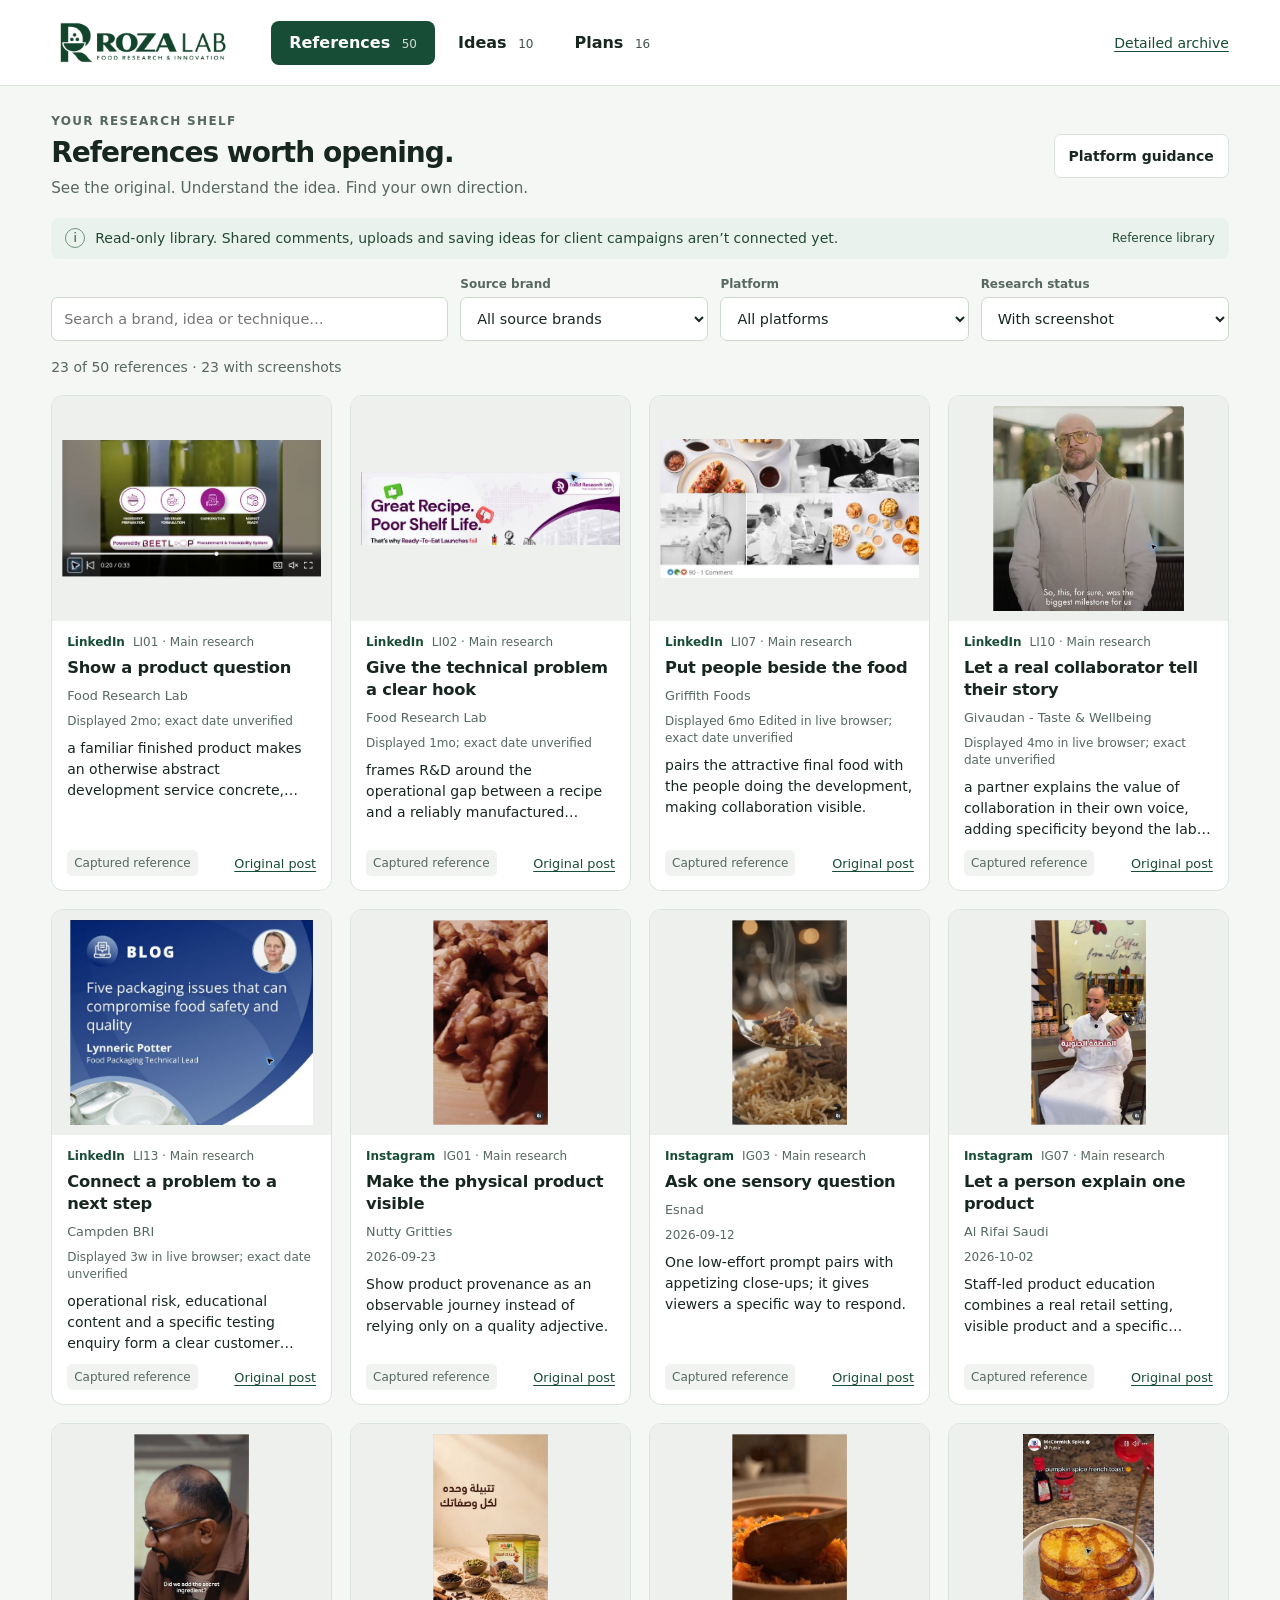
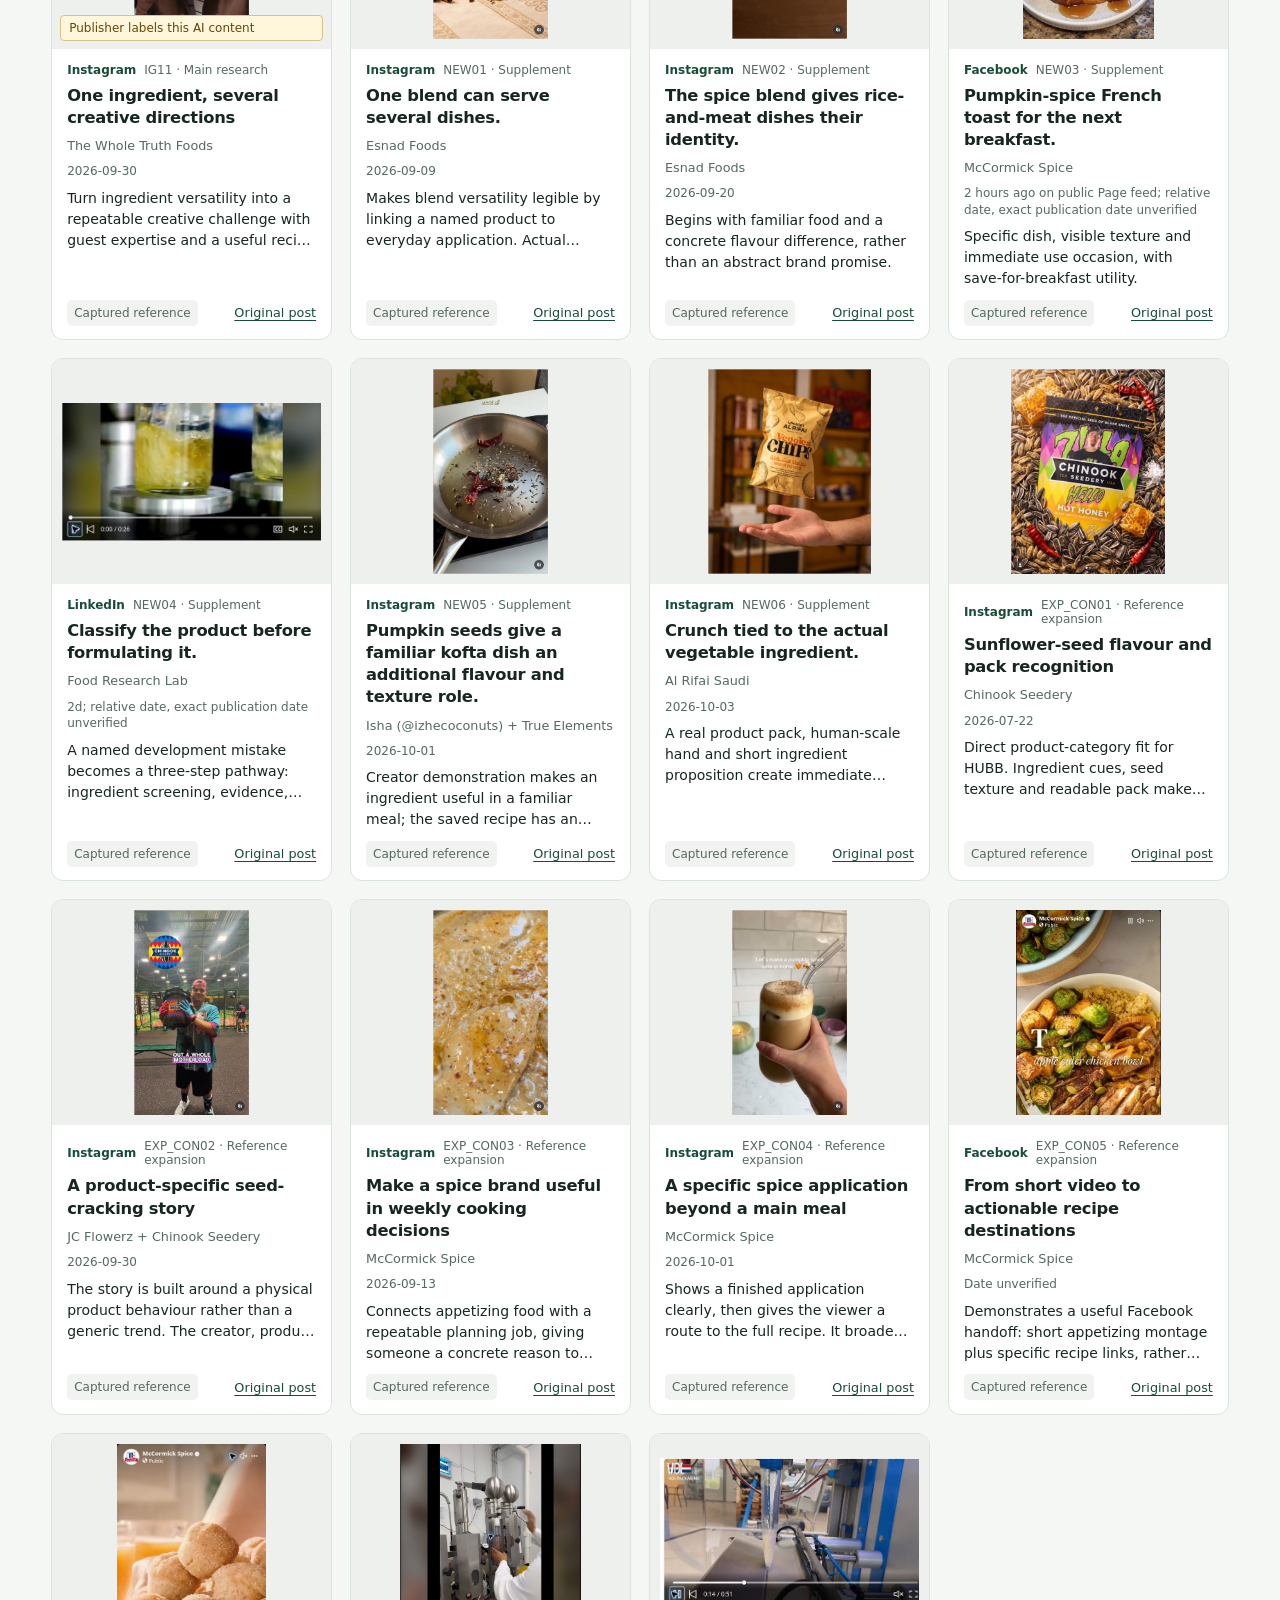
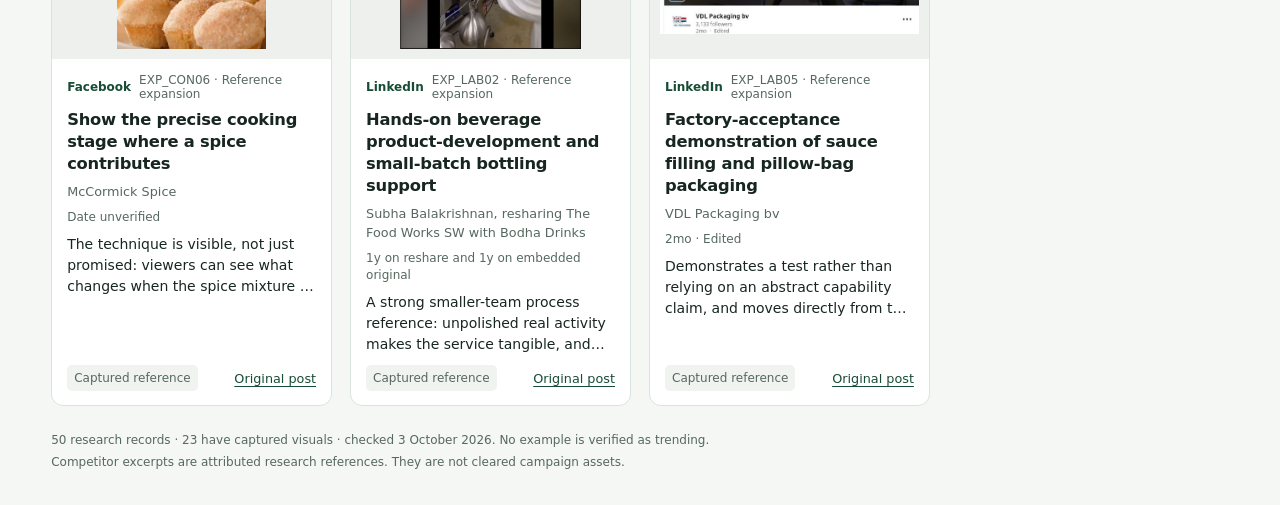
==== index.html @ 8c0c1ee2 "Publish compact Roza Lab reference library and planning board" ====
<!doctype html><html lang="en"><head><meta charset="utf-8"><meta name="viewport" content="width=device-width,initial-scale=1"><title>ROZA LAB · Reference library</title><meta name="description" content="Social references, original ideas and proposed campaign posts for ROZA LAB, HUBB and spices."><link rel="icon" href="data:image/svg+xml,%3Csvg xmlns='http://www.w3.org/2000/svg' viewBox='0 0 32 32'%3E%3Crect width='32' height='32' rx='7' fill='%23174c36'/%3E%3Cpath d='M10 24V8h7a5 5 0 010 10h-7m7 0 6 6' stroke='white' stroke-width='3' fill='none'/%3E%3C/svg%3E"><link rel="stylesheet" href="./library.css"></head><body>
<a class="skip" href="#main">Skip to library</a><header class="app-header"><a class="brand" href="./index.html" aria-label="ROZA LAB reference library"><img src="./roza-logo.png" alt="ROZA LAB · Food Research & Innovation"></a><nav aria-label="Main views"><button data-view="references" aria-current="page">References <span>50</span></button><button data-view="ideas">Ideas <span>10</span></button><button data-view="plans">Plans <span>16</span></button></nav><a class="archive-link" href="./archive.html">Detailed archive</a></header>
<main id="main"><section class="workspace-heading"><div><p class="overline" id="view-kicker">YOUR RESEARCH SHELF</p><h1 id="view-title">References worth opening.</h1><p id="view-description">See the original. Understand the idea. Find your own direction.</p></div><button class="secondary" id="guidance-button">Platform guidance</button></section>
<div class="mode-notice"><span class="mode-mark" aria-hidden="true">i</span><p>Read-only library. Shared comments, uploads and saving ideas for client campaigns aren’t connected yet.</p><span class="private-label">Reference library</span></div>
<section class="controls" aria-label="Find references and ideas"><label class="search-label"><span class="sr-only">Search titles, brands and observations</span><input type="search" id="search" placeholder="Search a brand, idea or technique…" autocomplete="off"></label><label><span id="brand-label">Brand</span><select id="brand-filter"><option value="all">All brands</option></select></label><label id="platform-control"><span>Platform</span><select id="platform-filter"><option value="all">All platforms</option><option>Instagram</option><option>LinkedIn</option><option>Facebook</option></select></label><label id="evidence-control"><span>Research status</span><select id="evidence-filter"><option value="captured">With screenshot</option><option value="all">All 50 references</option><option value="live">Public page inspected</option><option value="cached">Cached text</option><option value="snippet">Search snippet only</option></select></label><label id="format-control" hidden><span>Primary format</span><select id="format-filter"><option value="all">All formats</option><option>Reel</option><option>Carousel</option><option>Photo</option><option>Remix</option></select></label></section>
<div class="results-bar"><p id="results-count" role="status" aria-live="polite"></p><div id="context-filter" hidden></div><div class="view-options" id="plan-view-options" hidden><button data-plan-mode="list" aria-pressed="true">List</button><button data-plan-mode="calendar" aria-pressed="false">Calendar</button></div></div>
<section id="results" aria-label="Library results"></section><noscript><p>This library needs JavaScript to filter and open cards. <a href="./archive.html">Open the detailed archive</a>.</p></noscript>
<footer><p id="evidence-note">50 research records · 23 have captured visuals · checked 3 October 2026. No example is verified as trending.</p><p>Competitor excerpts are attributed research references. They are not cleared campaign assets.</p></footer></main>
<dialog id="detail-dialog" aria-labelledby="drawer-title"><div class="drawer-head"><div><span class="overline" id="drawer-type"></span><h2 id="drawer-title"></h2></div><button class="icon-button" id="close-dialog" aria-label="Close details">×</button></div><div id="drawer-body"></div></dialog><div class="toast" id="toast" role="status" aria-live="polite"></div>
<script src="./library-data.js"></script><script src="./campaign-data.js"></script><script src="./evidence-data.js"></script><script src="./brand-strategy.js"></script><script src="./library.js"></script></body></html>
---- library.css ----
:root{--green:#174c36;--green-soft:#eaf2ed;--ink:#182620;--muted:#56685f;--line:#dbe3dd;--paper:#fff;--wash:#f5f7f5;--mustard:#a67513;--radius:12px;font-family:Inter,ui-sans-serif,system-ui,-apple-system,BlinkMacSystemFont,"Segoe UI",sans-serif;color:var(--ink);background:var(--wash);font-synthesis:none}*{box-sizing:border-box}body{margin:0}button,input,select,textarea{font:inherit}button,a,input,select{touch-action:manipulation}button{cursor:pointer}a{color:var(--green);text-underline-offset:3px}button:focus-visible,a:focus-visible,input:focus-visible,select:focus-visible,textarea:focus-visible{outline:3px solid #b68922;outline-offset:3px}button{color:inherit}button:disabled{cursor:default}button,select,input{min-height:44px}.sr-only{position:absolute;width:1px;height:1px;overflow:hidden;clip:rect(0,0,0,0)}[hidden]{display:none!important}.skip{position:fixed;left:12px;top:-80px;background:white;padding:12px;z-index:20}.skip:focus{top:12px}.app-header{height:86px;display:flex;align-items:center;gap:36px;padding:0 4%;background:white;border-bottom:1px solid var(--line)}.brand{display:block;flex-shrink:0}.brand img{width:184px;height:auto;display:block}.app-header nav{display:flex;gap:5px;align-self:stretch;align-items:center}.app-header nav button{border:0;background:none;padding:12px 18px;font-size:1rem;font-weight:650;border-radius:8px}.app-header nav button[aria-current=page]{background:var(--green);color:white}.app-header nav span{font-size:.75rem;font-weight:500;margin-left:6px;opacity:.8}.archive-link{margin-left:auto;font-size:.875rem;white-space:nowrap}main{max-width:1536px;margin:auto;padding:26px 4% 30px}.workspace-heading{display:flex;justify-content:space-between;gap:20px;align-items:center;margin-bottom:18px}.overline{font-size:.75rem;letter-spacing:.11em;font-weight:750;color:var(--muted);margin:0 0 7px;text-transform:uppercase}h1{font-size:1.75rem;line-height:1.15;letter-spacing:-.035em;margin:0 0 8px}p{line-height:1.5}.workspace-heading p:last-child{margin:0;color:var(--muted);font-size:.95rem}.secondary,.primary,.text-button{border:1px solid var(--line);background:white;border-radius:7px;padding:10px 14px;font-size:.875rem;font-weight:650;display:inline-flex;align-items:center;justify-content:center;text-decoration:none;gap:6px}.primary{background:var(--green);border-color:var(--green);color:white}.text-button{border-color:transparent;background:transparent;color:var(--green);padding-left:0}.mode-notice{display:flex;gap:10px;align-items:center;background:var(--green-soft);border-radius:8px;padding:10px 14px;margin-bottom:18px;font-size:.875rem;color:#244834}.mode-notice p{margin:0}.mode-mark{width:20px;height:20px;border:1px solid #749481;border-radius:50%;display:grid;place-items:center;font-size:.75rem;flex-shrink:0}.private-label{margin-left:auto;font-size:.75rem;white-space:nowrap}.controls{display:grid;grid-template-columns:minmax(230px,1.6fr) repeat(3,minmax(150px,1fr));gap:12px;align-items:end}.controls label{display:grid;gap:6px}.controls label span{font-size:.75rem;color:var(--muted);font-weight:650}.controls input,.controls select{width:100%;border:1px solid #ccd7ce;border-radius:7px;background:white;padding:10px 12px;font-size:.9rem;color:var(--ink)}.results-bar{min-height:54px;display:flex;align-items:center;gap:16px;justify-content:space-between}.results-bar p{font-size:.875rem;margin:14px 0;color:var(--muted)}.view-options{display:flex;gap:4px}.view-options button{border:1px solid var(--line);background:white;padding:7px 14px;font-size:.875rem;border-radius:6px}.view-options [aria-pressed=true]{background:var(--green);color:white}#context-filter{display:flex;gap:8px;align-items:center;font-size:.875rem}#context-filter button{border:0;background:none;color:var(--green);text-decoration:underline;font-size:.875rem}.reference-grid,.idea-grid{display:grid;grid-template-columns:repeat(4,minmax(0,1fr));gap:18px}.reference-card,.idea-card{border:1px solid var(--line);border-radius:var(--radius);background:white;overflow:hidden;display:flex;flex-direction:column;transition:border-color .15s,box-shadow .15s}.reference-card:hover,.idea-card:hover{border-color:#91ad9a;box-shadow:0 4px 18px #1735240c}.card-open{border:0;background:none;padding:0;text-align:left;display:block;width:100%;min-height:0}.source-visual{height:225px;background:#edf0ed;position:relative;padding:10px;display:grid;place-items:center;overflow:hidden}.source-visual img{width:100%;height:100%;object-fit:contain;display:block;min-height:0}.source-visual .ai-label{position:absolute;bottom:8px;left:8px;right:8px;background:#fff6dc;color:#654700;font-size:.75rem;padding:5px 8px;border:1px solid #d9c286;border-radius:4px}.text-reference{height:135px;background:linear-gradient(140deg,#e5ede7,#f2f5f2);display:flex;flex-direction:column;justify-content:center;padding:20px;color:var(--green)}.text-reference b{font-size:1.4rem;letter-spacing:-.025em}.text-reference span{font-size:.8rem;margin-top:10px;color:var(--muted)}.card-copy{padding:14px 15px 10px}.card-meta{font-size:.75rem;display:flex;gap:8px;align-items:center;color:var(--muted);margin-bottom:8px}.platform{font-weight:750;color:var(--green)}.card-copy h2,.idea-card h2{font-size:1.02rem;line-height:1.35;margin:0 0 7px;letter-spacing:-.015em}.card-brand{font-size:.8rem;color:var(--muted);margin:0 0 8px}.card-lesson{font-size:.875rem;line-height:1.5;margin:0;display:-webkit-box;-webkit-box-orient:vertical;-webkit-line-clamp:3;overflow:hidden}.card-bottom{padding:0 15px 13px;margin-top:auto;display:flex;justify-content:space-between;gap:8px;align-items:center;min-height:40px}.card-bottom a{font-size:.8rem}.status-chip{font-size:.75rem;line-height:1.35;padding:5px 7px;border-radius:5px;background:#f0f3f0;color:var(--muted)}.idea-cover{padding:19px 18px;background:var(--green);color:white;min-height:157px;display:flex;flex-direction:column;justify-content:space-between;gap:18px}.idea-cover.hubb{background:#ae7b17}.idea-cover.spice{background:#6a3927}.idea-cover span{font-size:.75rem;font-weight:750;letter-spacing:.06em}.idea-cover b{font-size:1.3rem;line-height:1.25;letter-spacing:-.025em}.idea-steps{font-size:.75rem!important;opacity:.85;line-height:1.4;font-weight:500!important;letter-spacing:0!important}.idea-card .card-copy{flex:1}.plan-list{display:grid;gap:8px}.plan-row{background:white;border:1px solid var(--line);border-radius:9px;display:grid;grid-template-columns:82px minmax(0,1fr) 170px 135px;align-items:center;gap:20px;padding:15px 18px;text-align:left;width:100%}.plan-date{color:var(--green);font-size:.875rem}.plan-date strong{font-size:1.25rem;display:block}.plan-title strong{display:block;font-size:1rem;line-height:1.4}.plan-title span{font-size:.8rem;color:var(--muted);display:block;margin-top:4px}.plan-format{font-size:.875rem}.calendar{display:grid;grid-template-columns:repeat(7,minmax(0,1fr));border-top:1px solid var(--line);border-left:1px solid var(--line);background:white}.calendar-head{padding:9px;font-size:.8rem;font-weight:650;border-right:1px solid var(--line);border-bottom:1px solid var(--line);color:var(--muted)}.calendar-day{min-height:120px;padding:8px;border-right:1px solid var(--line);border-bottom:1px solid var(--line)}.calendar-day>span{font-size:.8rem;color:var(--muted)}.calendar-day button{width:100%;text-align:left;border:0;background:var(--green-soft);color:var(--green);font-size:.8rem;padding:8px;border-radius:5px;line-height:1.4;margin-top:6px}.calendar-day button b{display:block;font-size:.75rem}.empty-state{padding:60px 20px;text-align:center;background:white;border:1px dashed #aabdaf;border-radius:12px;color:var(--muted)}.empty-state h2{font-size:1.2rem;color:var(--ink)}footer{font-size:.75rem;color:var(--muted);margin:25px 0 0}footer p{margin:4px 0}dialog{border:0;padding:0;inset:0 0 0 auto;margin:0;width:min(800px,94vw);height:100dvh;max-height:100dvh;max-width:100vw;background:white;box-shadow:-8px 0 60px #0002;color:var(--ink)}dialog::backdrop{background:#17261fa3}.drawer-head{position:sticky;top:0;z-index:2;display:flex;gap:15px;align-items:flex-start;justify-content:space-between;background:white;border-bottom:1px solid var(--line);padding:20px 25px}.drawer-head h2{font-size:1.45rem;line-height:1.25;letter-spacing:-.025em;margin:0}.icon-button{border:1px solid var(--line);border-radius:50%;background:white;flex:0 0 44px;font-size:1.6rem;line-height:1}#drawer-body{padding:22px 25px 35px}.drawer-actions{display:flex;gap:10px;flex-wrap:wrap;margin-bottom:18px}.evidence-image{margin:0;background:#f0f3f0;border-radius:9px;padding:12px;text-align:center}.evidence-image img{display:block;max-width:100%;max-height:380px;width:auto;height:auto;margin:auto;object-fit:contain}.evidence-image figcaption{font-size:.75rem;color:var(--muted);margin-top:10px;text-align:left}.context-image{margin:12px 0}.context-image img{max-width:100%;max-height:190px;object-fit:contain}.detail-section{margin:22px 0 0}.detail-section h3{font-size:1rem;line-height:1.3;margin:0 0 9px}.detail-section p,.detail-section li{font-size:1rem;line-height:1.6;margin:0 0 10px}.detail-section ul{padding-left:22px}.evidence-warning{background:#fff8e4;border:1px solid #ebd394;padding:12px 14px;border-radius:7px;font-size:.9rem;margin:15px 0;line-height:1.5}.detail-facts{display:grid;grid-template-columns:1fr 1fr;gap:10px;margin-top:18px}.fact{border-top:1px solid var(--line);padding-top:10px}.fact dt{font-size:.75rem;color:var(--muted);margin-bottom:5px}.fact dd{margin:0;font-size:.875rem;line-height:1.5}.detail-links{display:flex;gap:8px;flex-wrap:wrap}.detail-link{border:1px solid var(--line);background:var(--wash);border-radius:6px;padding:9px 11px;text-align:left;font-size:.875rem;line-height:1.4}.detail-link small{display:block;color:var(--muted);margin-top:4px}details{border-top:1px solid var(--line);margin-top:20px;padding-top:15px}summary{cursor:pointer;font-size:.95rem;font-weight:650;min-height:36px}details>div{margin-top:12px}.steps{display:grid;grid-template-columns:1fr 1fr;gap:10px}.step{background:var(--wash);border:1px solid var(--line);border-radius:8px;padding:14px}.step .number{font-size:.75rem;color:var(--green);font-weight:750}.step h4{font-size:1rem;margin:8px 0}.step p{font-size:.875rem!important;margin:0 0 8px}.step small{font-size:.75rem;color:var(--muted)}.caption-tabs{display:flex;gap:6px;flex-wrap:wrap;margin:14px 0}.caption-tabs button{border:1px solid var(--line);border-radius:6px;padding:8px 12px;background:white;font-size:.875rem}.caption-tabs [aria-pressed=true]{background:var(--green);color:white}.caption-text{width:100%;min-height:300px;resize:vertical;border:1px solid var(--line);border-radius:8px;padding:15px;font-size:1rem;line-height:1.6;background:var(--wash)}.caption-note{font-size:.8rem;color:var(--muted)}.toast{position:fixed;bottom:20px;left:50%;transform:translateX(-50%);background:var(--green);color:white;border-radius:8px;padding:12px 20px;font-size:.875rem;z-index:30;display:none}.toast.visible{display:block}.guidance-card{border-bottom:1px solid var(--line);padding:0 0 20px;margin-bottom:20px}.guidance-card h3{font-size:1.1rem;margin:5px 0 10px}.guidance-card p{line-height:1.6}.guidance-card small{color:var(--muted)}@media(min-width:1450px){.source-visual{height:255px}}@media(max-width:1120px){.reference-grid,.idea-grid{grid-template-columns:repeat(3,minmax(0,1fr))}.app-header{gap:18px}.controls{grid-template-columns:minmax(220px,1.4fr) repeat(3,minmax(120px,1fr))}.plan-row{grid-template-columns:70px minmax(0,1fr) 115px 120px;gap:12px}}@media(max-width:820px){.reference-grid,.idea-grid{grid-template-columns:repeat(2,minmax(0,1fr))}.controls{grid-template-columns:1fr 1fr}.search-label{grid-column:1/-1}.app-header{height:auto;min-height:84px;flex-wrap:wrap;padding:14px 4% 0;gap:12px}.brand img{width:162px}.app-header nav{order:3;width:100%;padding:0 0 10px;gap:6px}.app-header nav button{flex:1}.archive-link{font-size:.8rem}.workspace-heading{align-items:flex-start}.private-label{display:none}.plan-row{grid-template-columns:60px minmax(0,1fr) 90px}.plan-row .status-chip{display:none}.calendar-day{min-height:110px;padding:5px}.calendar-day button{font-size:.7rem;padding:5px}}@media(max-width:540px){main{padding:20px 4%}.workspace-heading{gap:10px}h1{font-size:1.5rem}.workspace-heading>button{max-width:118px;font-size:.75rem;line-height:1.35;padding:8px 10px}.workspace-heading p:last-child{font-size:.875rem}.mode-notice{align-items:flex-start;padding:10px;font-size:.8rem}.reference-grid,.idea-grid{gap:11px}.source-visual{height:170px;padding:6px}.card-copy{padding:11px 10px 8px}.card-meta{font-size:.7rem;gap:5px;flex-wrap:wrap}.card-copy h2{font-size:.95rem}.card-lesson{font-size:.8rem;-webkit-line-clamp:3}.card-brand{font-size:.75rem}.card-bottom{padding:0 10px 10px;flex-wrap:wrap;gap:4px}.card-bottom a,.status-chip{font-size:.7rem}.controls{gap:9px}.controls label span{font-size:.75rem}.controls input,.controls select{font-size:.875rem;padding:10px}.results-bar{flex-wrap:wrap;gap:0}.results-bar p{font-size:.8rem}.idea-cover{padding:14px 12px;min-height:163px}.idea-cover b{font-size:1.05rem}.plan-row{padding:12px;grid-template-columns:43px minmax(0,1fr);gap:12px}.plan-format{display:none}.plan-title strong{font-size:.95rem}.calendar{grid-template-columns:1fr;border:0;background:none;gap:8px}.calendar-head,.calendar-day:not(:has(button)){display:none}.calendar-day{min-height:0;border:1px solid var(--line);border-radius:8px;background:white;display:grid;grid-template-columns:44px 1fr;align-items:center;padding:10px;gap:10px}.calendar-day>span{font-size:.9rem}.calendar-day button{font-size:.9rem;margin:0;padding:10px}.calendar-day button b{font-size:.75rem}dialog{width:100vw}.drawer-head{padding:17px 18px}.drawer-head h2{font-size:1.25rem}#drawer-body{padding:18px}.detail-facts{grid-template-columns:1fr}.steps{grid-template-columns:1fr}.detail-section p,.detail-section li{font-size:1rem}.text-reference{height:130px;padding:14px}.text-reference b{font-size:1.1rem}}@media(prefers-reduced-motion:reduce){*{scroll-behavior:auto!important;transition:none!important}}

.card-date{font-size:.75rem;color:var(--muted);margin:0 0 8px;line-height:1.4}

.card-date{font-size:.75rem;color:var(--muted);margin:0 0 8px;line-height:1.4}

.card-date{font-size:.75rem;color:var(--muted);margin:0 0 8px;line-height:1.4}
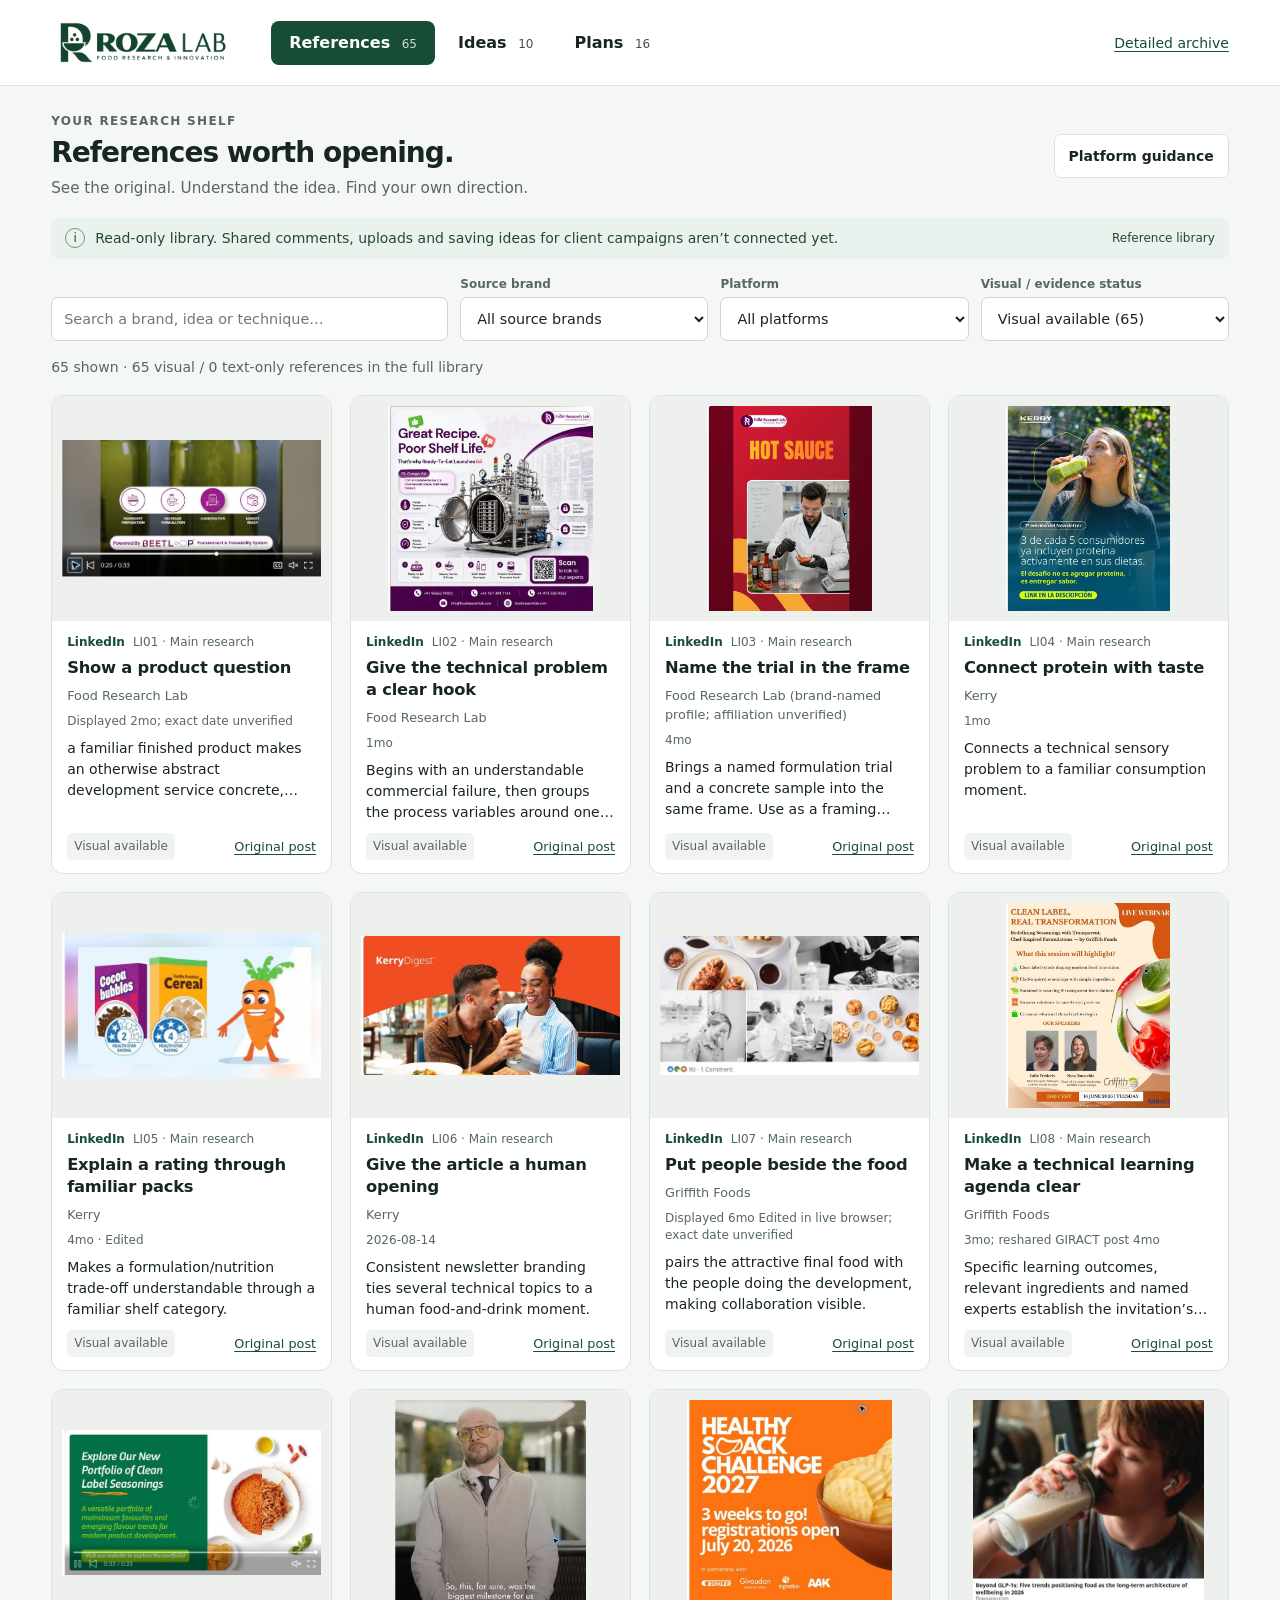
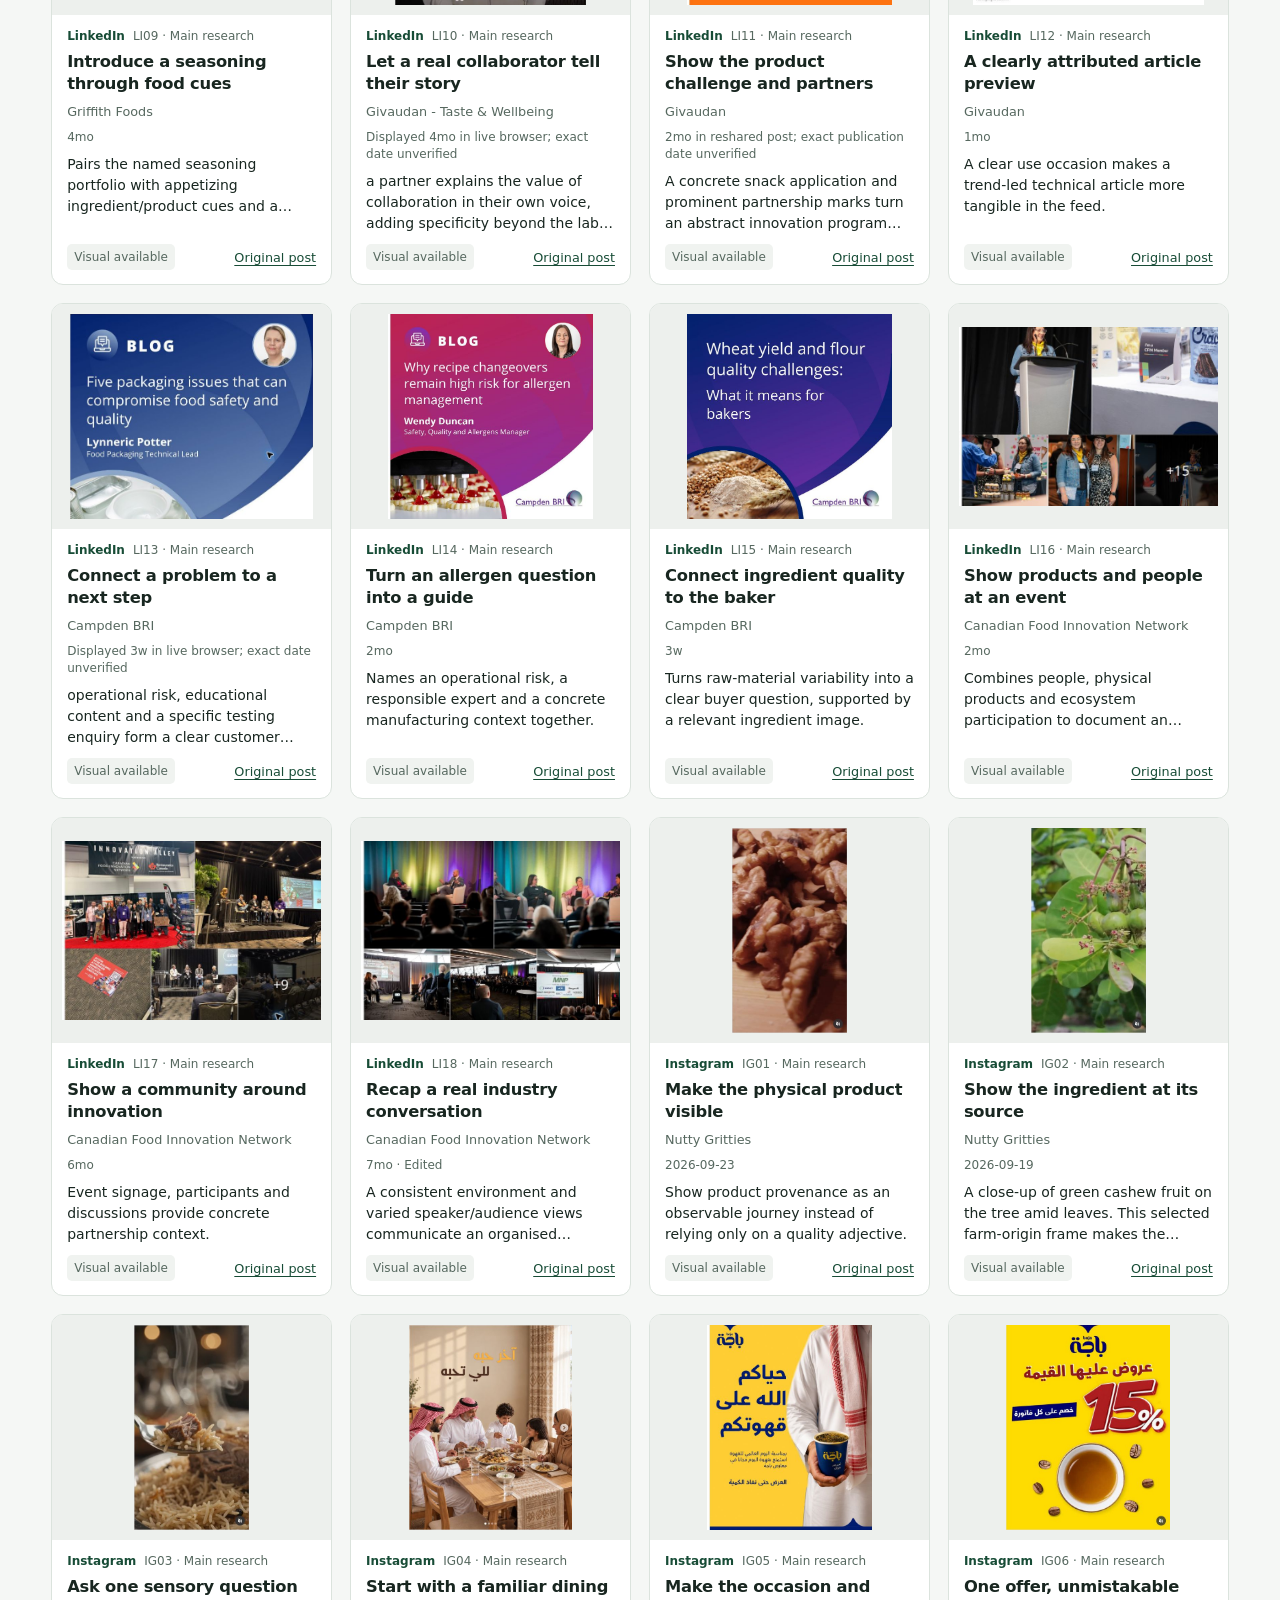
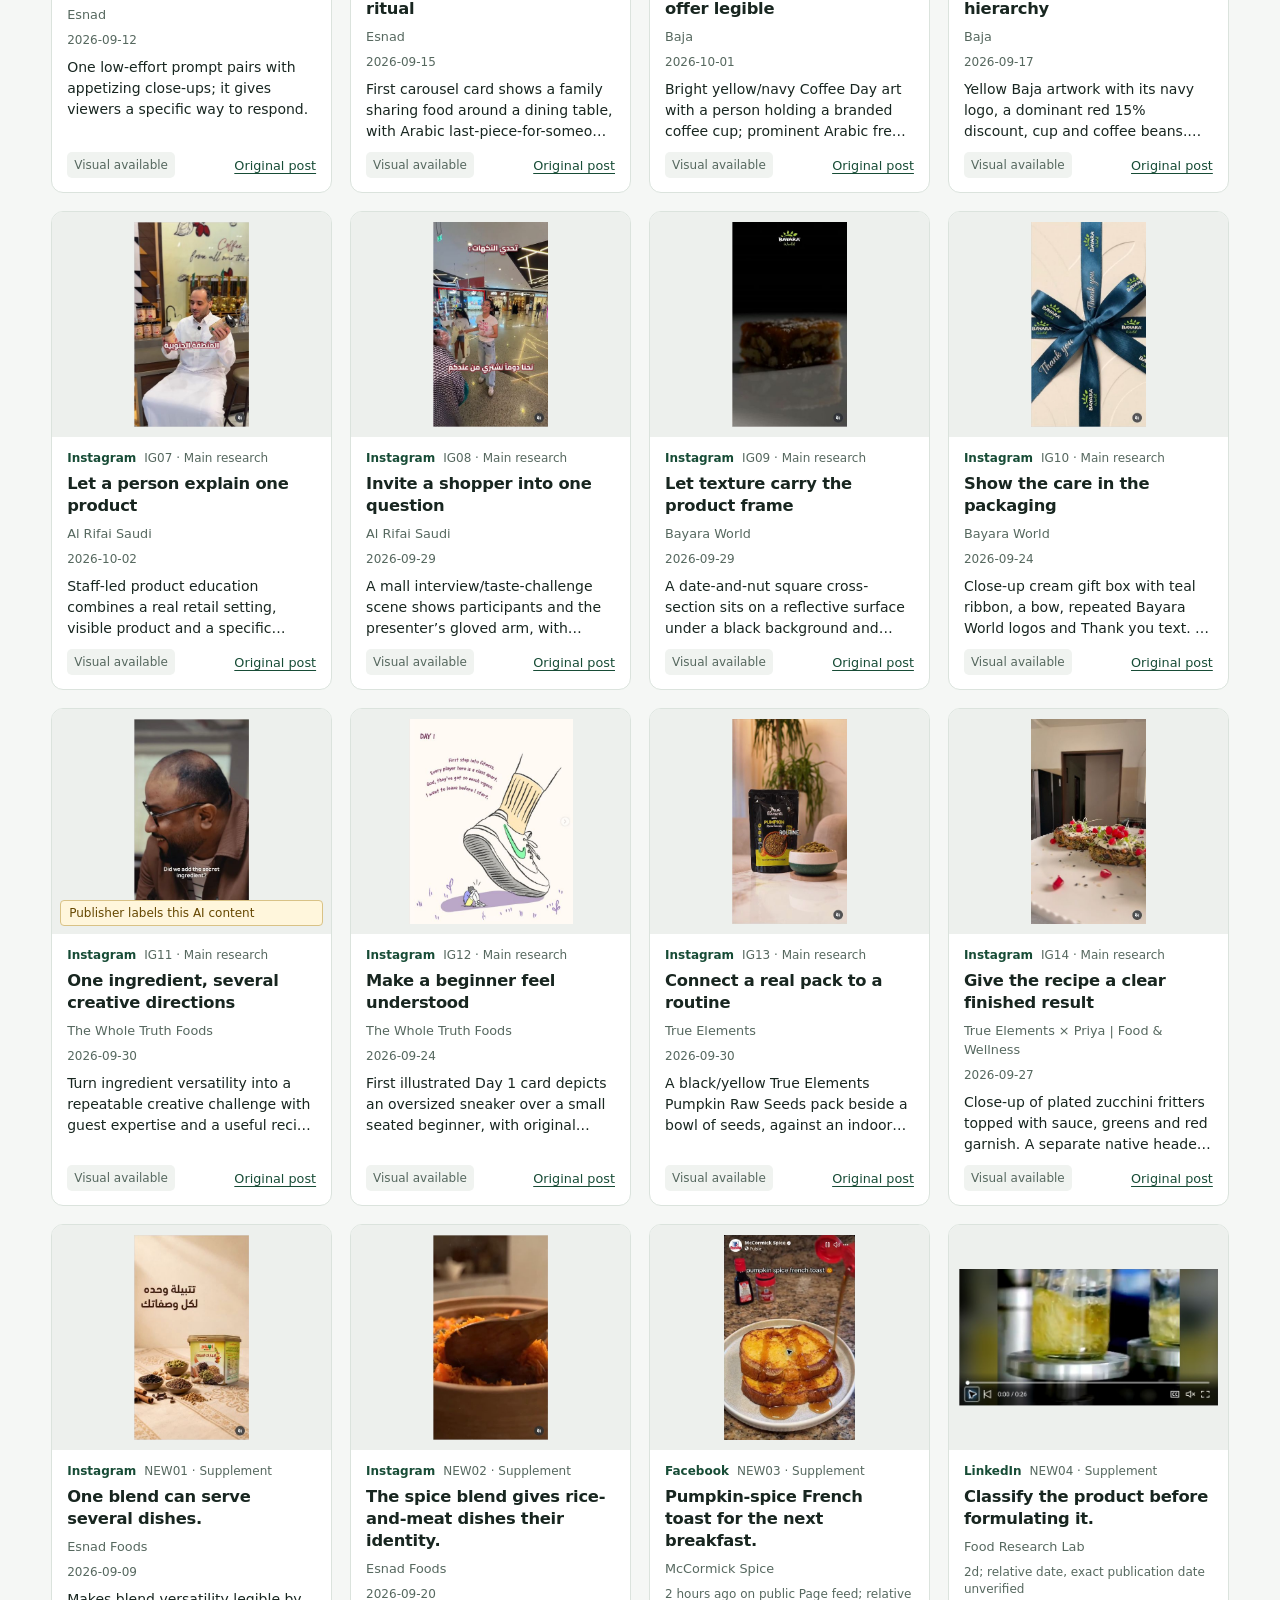
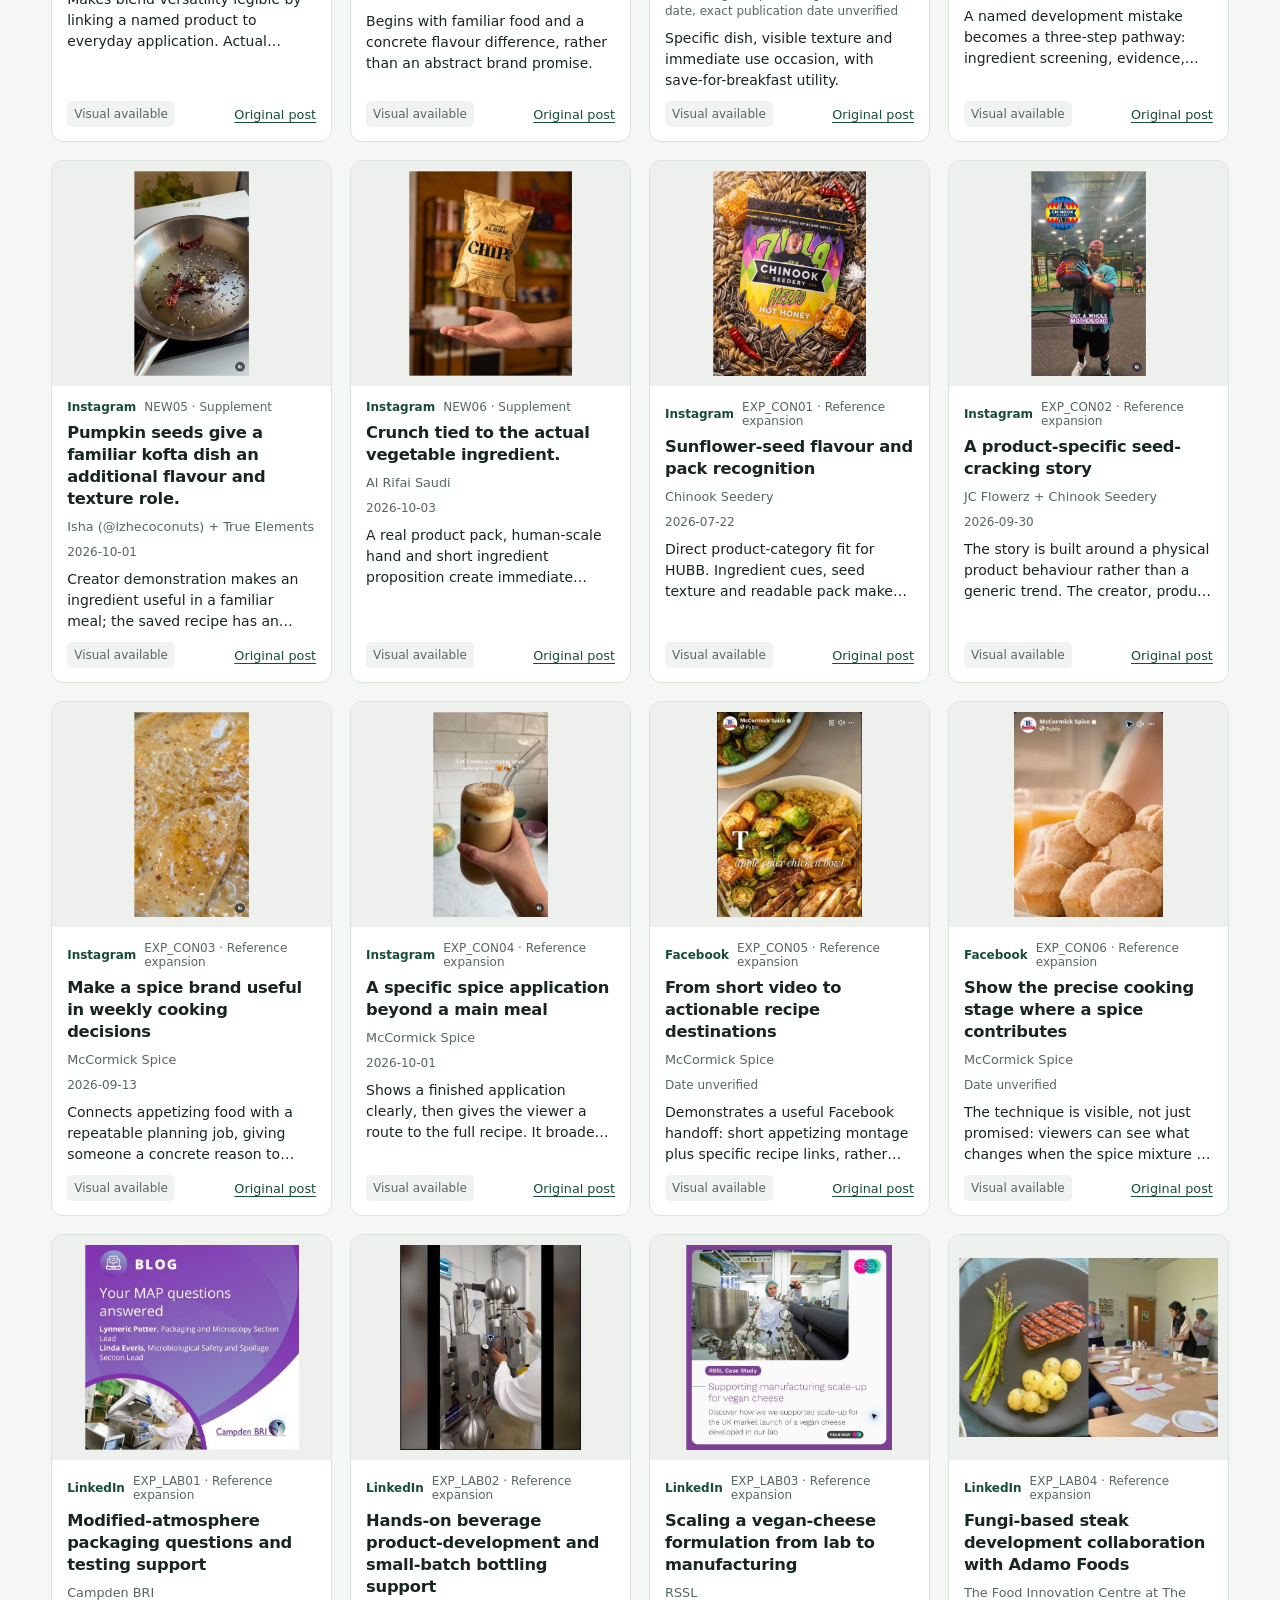
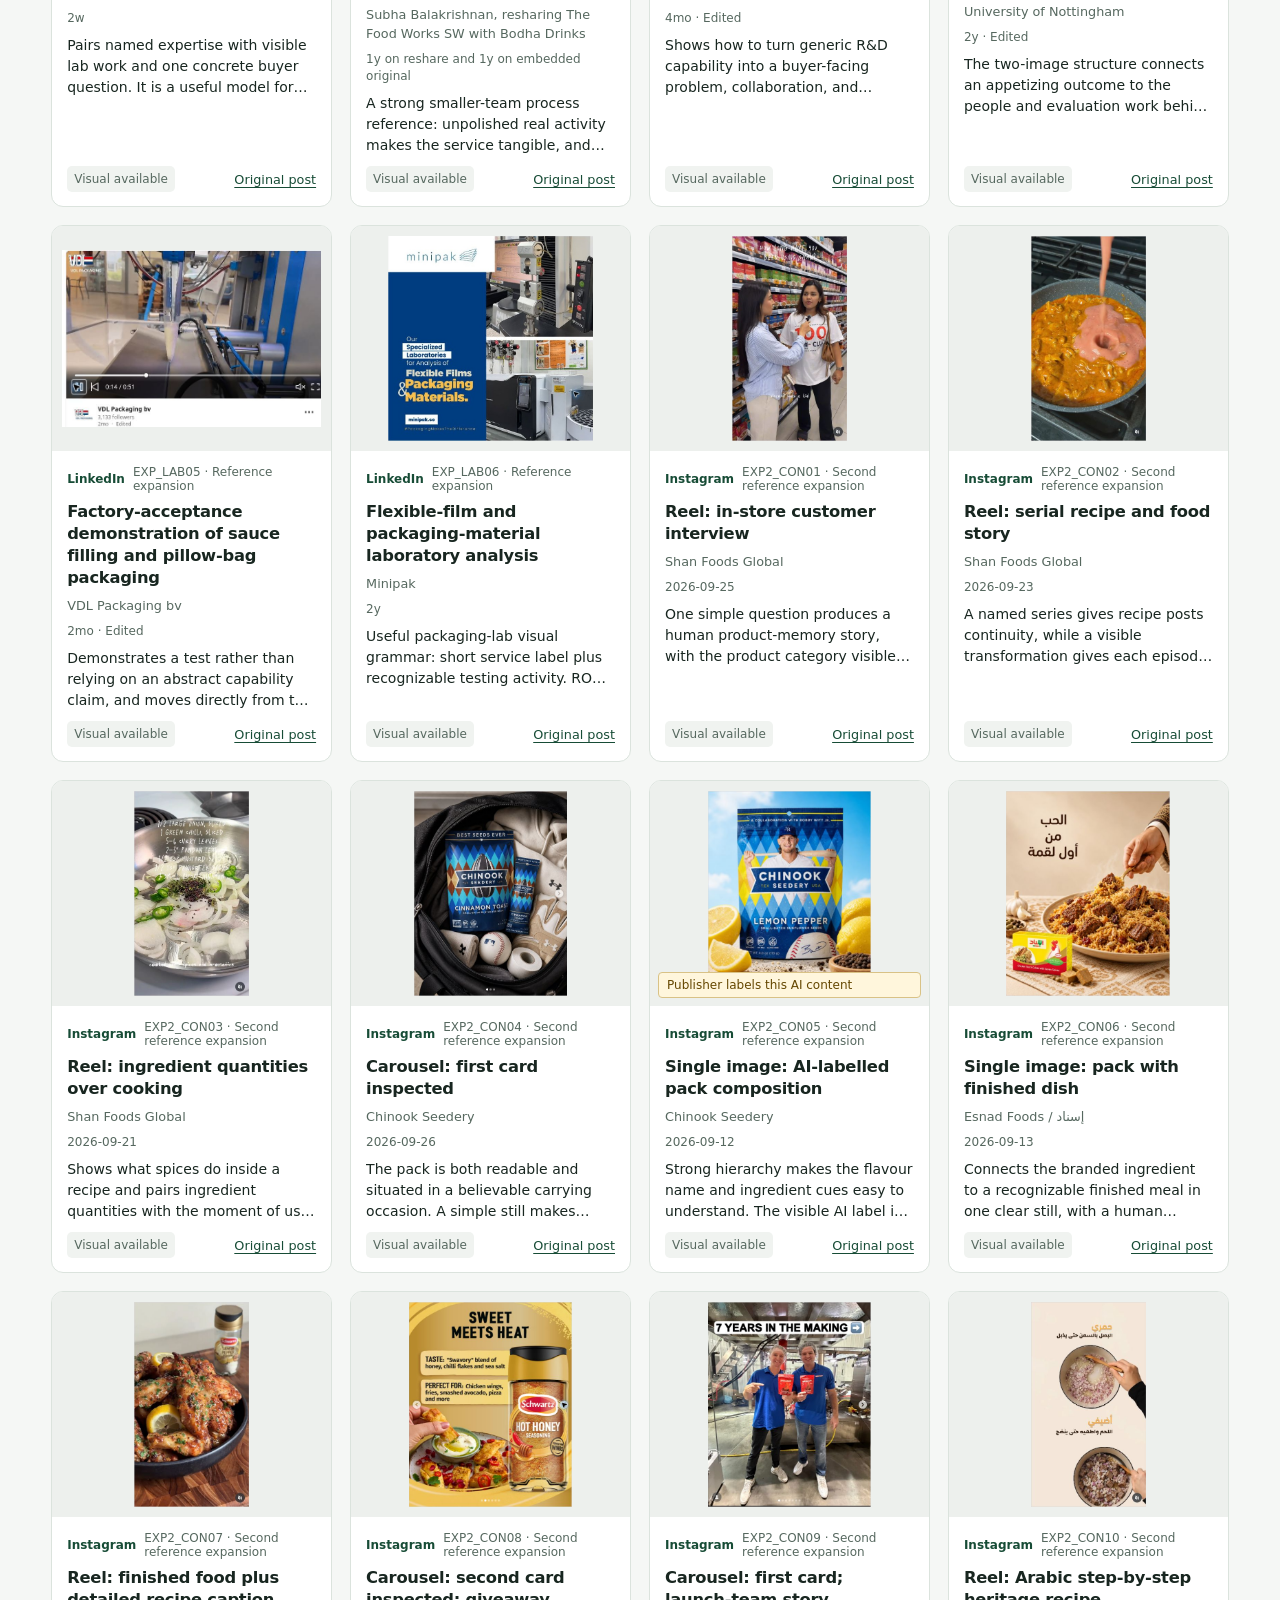
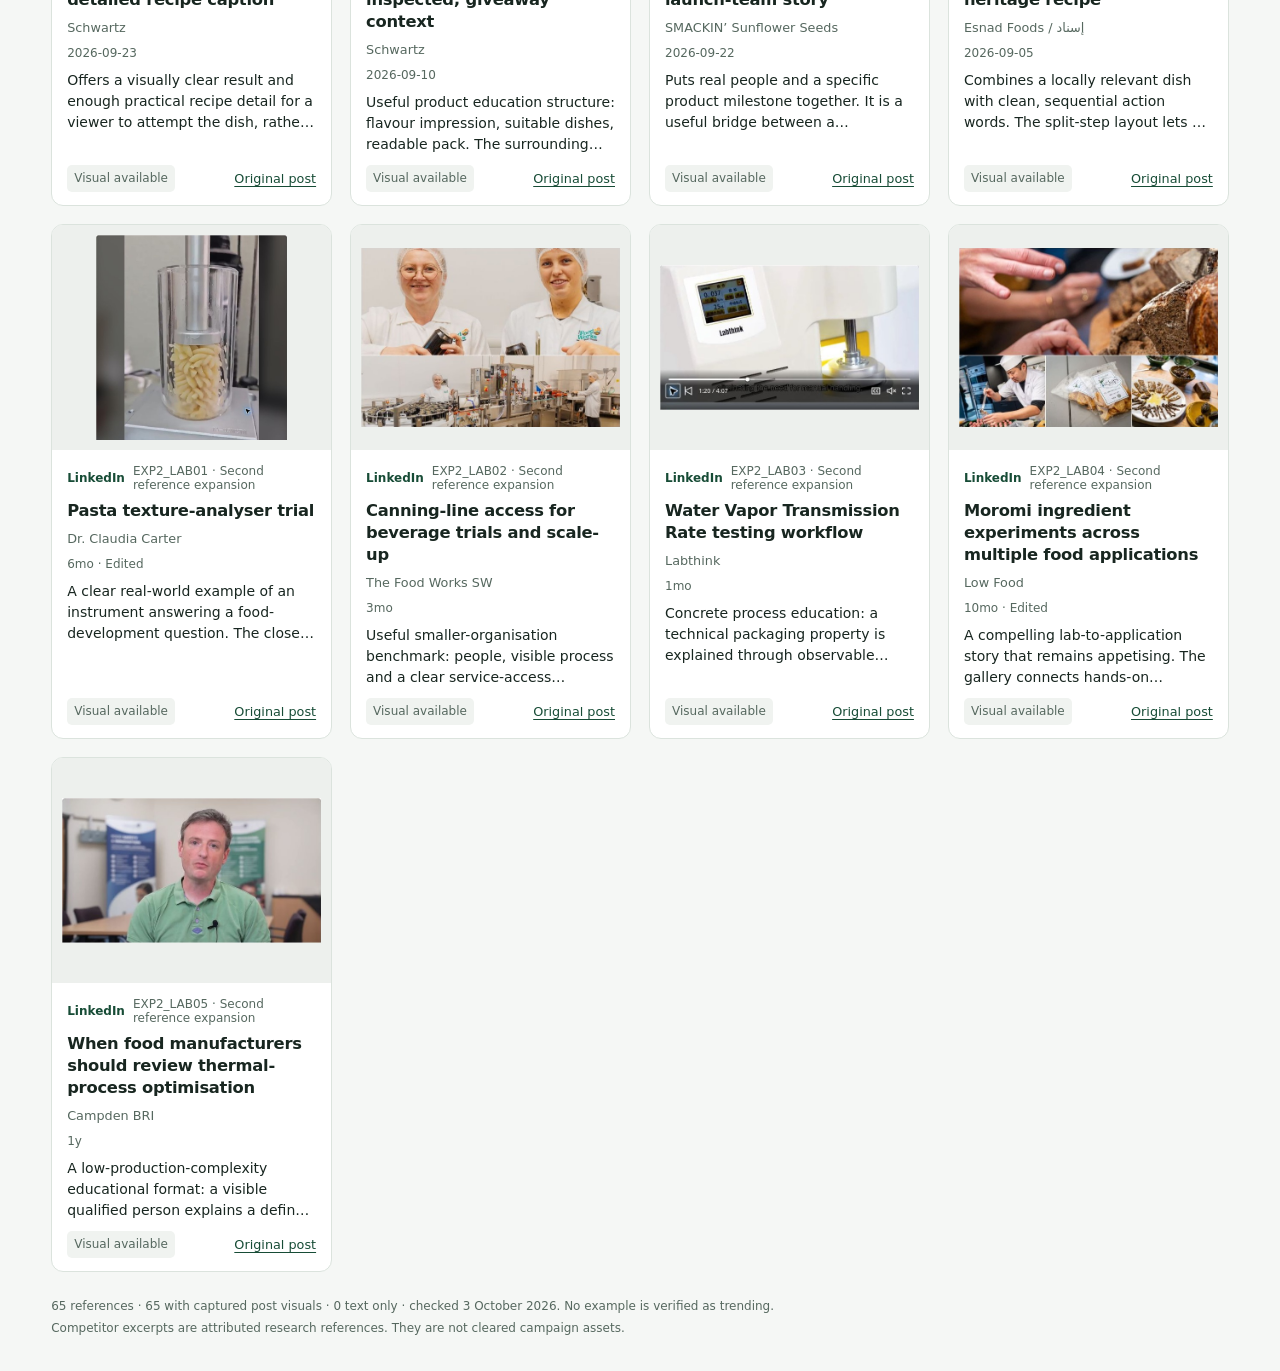
==== commit cbf2c974: "Expand reference library to 65 captured visual sources" ====
--- a/index.html
+++ b/index.html
@@ -1,10 +1,10 @@
 <!doctype html><html lang="en"><head><meta charset="utf-8"><meta name="viewport" content="width=device-width,initial-scale=1"><title>ROZA LAB · Reference library</title><meta name="description" content="Social references, original ideas and proposed campaign posts for ROZA LAB, HUBB and spices."><link rel="icon" href="data:image/svg+xml,%3Csvg xmlns='http://www.w3.org/2000/svg' viewBox='0 0 32 32'%3E%3Crect width='32' height='32' rx='7' fill='%23174c36'/%3E%3Cpath d='M10 24V8h7a5 5 0 010 10h-7m7 0 6 6' stroke='white' stroke-width='3' fill='none'/%3E%3C/svg%3E"><link rel="stylesheet" href="./library.css"></head><body>
-<a class="skip" href="#main">Skip to library</a><header class="app-header"><a class="brand" href="./index.html" aria-label="ROZA LAB reference library"><img src="./roza-logo.png" alt="ROZA LAB · Food Research & Innovation"></a><nav aria-label="Main views"><button data-view="references" aria-current="page">References <span>50</span></button><button data-view="ideas">Ideas <span>10</span></button><button data-view="plans">Plans <span>16</span></button></nav><a class="archive-link" href="./archive.html">Detailed archive</a></header>
+<a class="skip" href="#main">Skip to library</a><header class="app-header"><a class="brand" href="./index.html" aria-label="ROZA LAB reference library"><img src="./roza-logo.png" alt="ROZA LAB · Food Research & Innovation"></a><nav aria-label="Main views"><button data-view="references" aria-current="page">References <span id="reference-nav-count">65</span></button><button data-view="ideas">Ideas <span>10</span></button><button data-view="plans">Plans <span>16</span></button></nav><a class="archive-link" href="./archive.html">Detailed archive</a></header>
 <main id="main"><section class="workspace-heading"><div><p class="overline" id="view-kicker">YOUR RESEARCH SHELF</p><h1 id="view-title">References worth opening.</h1><p id="view-description">See the original. Understand the idea. Find your own direction.</p></div><button class="secondary" id="guidance-button">Platform guidance</button></section>
 <div class="mode-notice"><span class="mode-mark" aria-hidden="true">i</span><p>Read-only library. Shared comments, uploads and saving ideas for client campaigns aren’t connected yet.</p><span class="private-label">Reference library</span></div>
-<section class="controls" aria-label="Find references and ideas"><label class="search-label"><span class="sr-only">Search titles, brands and observations</span><input type="search" id="search" placeholder="Search a brand, idea or technique…" autocomplete="off"></label><label><span id="brand-label">Brand</span><select id="brand-filter"><option value="all">All brands</option></select></label><label id="platform-control"><span>Platform</span><select id="platform-filter"><option value="all">All platforms</option><option>Instagram</option><option>LinkedIn</option><option>Facebook</option></select></label><label id="evidence-control"><span>Research status</span><select id="evidence-filter"><option value="captured">With screenshot</option><option value="all">All 50 references</option><option value="live">Public page inspected</option><option value="cached">Cached text</option><option value="snippet">Search snippet only</option></select></label><label id="format-control" hidden><span>Primary format</span><select id="format-filter"><option value="all">All formats</option><option>Reel</option><option>Carousel</option><option>Photo</option><option>Remix</option></select></label></section>
+<section class="controls" aria-label="Find references and ideas"><label class="search-label"><span class="sr-only">Search titles, brands and observations</span><input type="search" id="search" placeholder="Search a brand, idea or technique…" autocomplete="off"></label><label><span id="brand-label">Brand</span><select id="brand-filter"><option value="all">All brands</option></select></label><label id="platform-control"><span>Platform</span><select id="platform-filter"><option value="all">All platforms</option><option>Instagram</option><option>LinkedIn</option><option>Facebook</option></select></label><label id="evidence-control"><span>Visual / evidence status</span><select id="evidence-filter"><option value="captured">Visual available</option><option value="textonly">Text only</option><option value="all">All references</option><option value="live">Public page inspected</option><option value="cached">Cached text</option><option value="snippet">Search snippet only</option></select></label><label id="format-control" hidden><span>Primary format</span><select id="format-filter"><option value="all">All formats</option><option>Reel</option><option>Carousel</option><option>Photo</option><option>Remix</option></select></label></section>
 <div class="results-bar"><p id="results-count" role="status" aria-live="polite"></p><div id="context-filter" hidden></div><div class="view-options" id="plan-view-options" hidden><button data-plan-mode="list" aria-pressed="true">List</button><button data-plan-mode="calendar" aria-pressed="false">Calendar</button></div></div>
 <section id="results" aria-label="Library results"></section><noscript><p>This library needs JavaScript to filter and open cards. <a href="./archive.html">Open the detailed archive</a>.</p></noscript>
-<footer><p id="evidence-note">50 research records · 23 have captured visuals · checked 3 October 2026. No example is verified as trending.</p><p>Competitor excerpts are attributed research references. They are not cleared campaign assets.</p></footer></main>
+<footer><p id="evidence-note">65 references · 65 with captured post visuals · 0 text only · checked 3 October 2026. No example is verified as trending.</p><p>Competitor excerpts are attributed research references. They are not cleared campaign assets.</p></footer></main>
 <dialog id="detail-dialog" aria-labelledby="drawer-title"><div class="drawer-head"><div><span class="overline" id="drawer-type"></span><h2 id="drawer-title"></h2></div><button class="icon-button" id="close-dialog" aria-label="Close details">×</button></div><div id="drawer-body"></div></dialog><div class="toast" id="toast" role="status" aria-live="polite"></div>
 <script src="./library-data.js"></script><script src="./campaign-data.js"></script><script src="./evidence-data.js"></script><script src="./brand-strategy.js"></script><script src="./library.js"></script></body></html>
